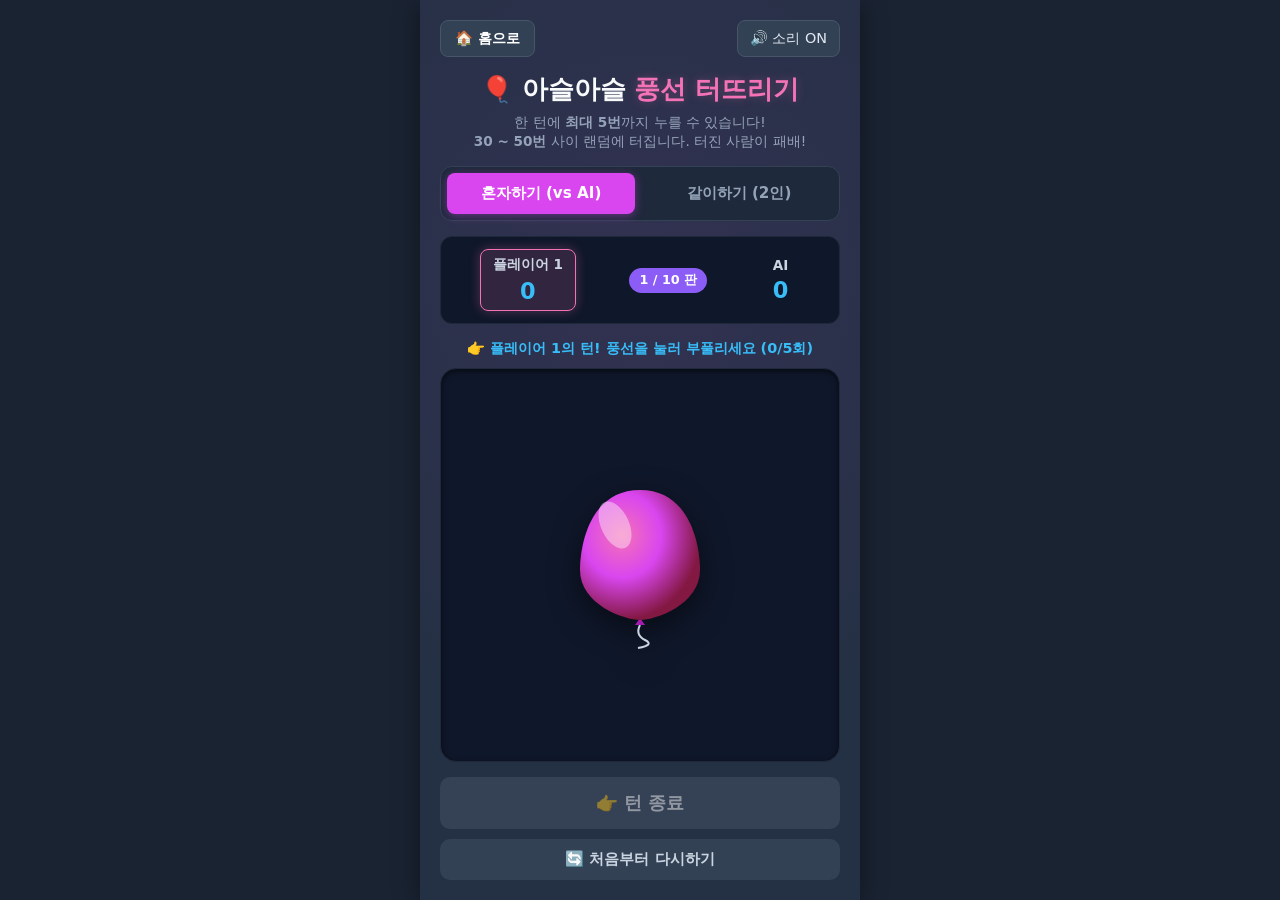
==== games/balloon_game.html @ 92d7cb5d "10초랑 풍선게임 추가" ====
<!DOCTYPE html>
<html lang="ko">
<head>
    <meta charset="UTF-8">
    <meta name="viewport" content="width=device-width, initial-scale=1.0">
    <title>🎈 아슬아슬 풍선 터뜨리기!</title>
    <style>
        * { box-sizing: border-box; margin: 0; padding: 0; font-family: 'Pretendard', -apple-system, BlinkMacSystemFont, system-ui, Roboto, sans-serif; user-select: none; }
        
        body { 
            background-color: #1a2332; 
            display: flex; 
            justify-content: center; 
            align-items: flex-start; 
            min-height: 100vh; 
            padding: 0; 
            color: #fff; 
            overflow-x: hidden;
        }
        
        .container { 
            background: #243044; 
            width: 100%; 
            max-width: 440px; 
            min-height: 100vh; 
            padding: 20px; 
            text-align: center; 
            box-shadow: 0 4px 25px rgba(0,0,0,0.4); 
            display: flex; 
            flex-direction: column; 
            position: relative;
            background-image: radial-gradient(circle at 50% 30%, rgba(217, 70, 239, 0.08), transparent 70%);
        }
        
        .header { 
            display: flex; 
            align-items: center; 
            justify-content: space-between; 
            margin-bottom: 15px; 
        }

        .home-btn { 
            text-decoration: none; 
            color: #ffffff; 
            font-weight: bold; 
            font-size: 0.9rem; 
            background: #334155; 
            padding: 8px 14px; 
            border-radius: 8px; 
            display: inline-flex; 
            align-items: center; 
            gap: 6px; 
            transition: 0.2s; 
            border: 1px solid #475569; 
        }
        .home-btn:hover { background: #475569; }

        .sound-btn {
            background: #334155;
            color: #e2e8f0;
            border: 1px solid #475569;
            padding: 8px 12px;
            border-radius: 8px;
            cursor: pointer;
            font-size: 0.9rem;
            transition: 0.2s;
        }
        .sound-btn:hover { background: #475569; }

        h1 { font-size: 1.6rem; color: #f8fafc; margin-bottom: 6px; font-weight: 800; }
        .pink-accent { color: #f472b6; text-shadow: 0 0 10px rgba(244, 114, 182, 0.3); }

        .description { font-size: 0.85rem; color: #94a3b8; margin-bottom: 15px; line-height: 1.4; }

        .mode-selector {
            display: flex;
            gap: 10px;
            margin-bottom: 15px;
            background: #1e293b;
            padding: 6px;
            border-radius: 12px;
            border: 1px solid #334155;
        }

        .mode-btn {
            flex: 1;
            padding: 10px;
            font-size: 0.95rem;
            font-weight: bold;
            border: none;
            border-radius: 8px;
            background: transparent;
            color: #94a3b8;
            cursor: pointer;
            transition: all 0.2s;
        }

        .mode-btn.active {
            background: #d946ef;
            color: #ffffff;
            box-shadow: 0 2px 10px rgba(217, 70, 239, 0.4);
        }

        .scoreboard {
            background: #0f172a;
            border-radius: 12px;
            padding: 12px;
            margin-bottom: 15px;
            border: 1px solid #1e293b;
            display: flex;
            justify-content: space-around;
            align-items: center;
        }

        .player-card {
            display: flex;
            flex-direction: column;
            gap: 4px;
            padding: 6px 12px;
            border-radius: 8px;
            transition: all 0.3s ease;
        }

        .player-card.turn {
            background: rgba(244, 114, 182, 0.15);
            border: 1px solid #f472b6;
            box-shadow: 0 0 12px rgba(244, 114, 182, 0.3);
        }

        .player-name { font-size: 0.85rem; color: #cbd5e1; font-weight: 600; }
        .player-score { font-size: 1.4rem; font-weight: 800; color: #38bdf8; }

        .round-tag {
            background: #8b5cf6;
            color: white;
            font-size: 0.8rem;
            font-weight: bold;
            padding: 4px 10px;
            border-radius: 20px;
        }

        .stage {
            flex: 1;
            min-height: 300px;
            background: #0f172a;
            border-radius: 16px;
            border: 1px solid #1e293b;
            display: flex;
            flex-direction: column;
            align-items: center;
            justify-content: center;
            position: relative;
            overflow: hidden;
            box-shadow: inset 0 2px 6px rgba(0,0,0,0.6);
            margin-bottom: 15px;
        }

        #particleCanvas {
            position: absolute;
            top: 0;
            left: 0;
            width: 100%;
            height: 100%;
            pointer-events: none;
            z-index: 10;
        }

        .balloon-container {
            position: relative;
            cursor: pointer;
            display: flex;
            justify-content: center;
            align-items: center;
            transition: transform 0.15s cubic-bezier(0.175, 0.885, 0.32, 1.275);
        }

        .balloon-container:active {
            transform: scale(0.96);
        }

        .balloon-container.disabled {
            cursor: not-allowed;
            opacity: 0.8;
        }

        .balloon-svg {
            filter: drop-shadow(0 10px 15px rgba(0,0,0,0.5));
            transition: filter 0.3s ease;
        }

        .controls {
            display: flex;
            flex-direction: column;
            gap: 10px;
        }

        .btn { 
            width: 100%; 
            padding: 14px; 
            font-size: 1.1rem; 
            font-weight: bold; 
            border: none; 
            border-radius: 10px; 
            cursor: pointer; 
            transition: all 0.2s ease; 
            color: white; 
            display: flex;
            align-items: center;
            justify-content: center;
            gap: 8px;
        }

        .btn-turn { 
            background: linear-gradient(135deg, #e11d48, #be123c); 
            box-shadow: 0 4px 12px rgba(225, 29, 72, 0.3);
        }
        .btn-turn:hover:not(:disabled) { 
            background: linear-gradient(135deg, #f43f5e, #e11d48); 
            transform: translateY(-1px);
        }
        .btn-turn:disabled {
            background: #475569;
            opacity: 0.5;
            cursor: not-allowed;
            box-shadow: none;
        }

        .btn-restart {
            background: #334155;
            color: #cbd5e1;
            font-size: 0.95rem;
            padding: 10px;
        }
        .btn-restart:hover { background: #475569; color: #fff; }

        .status-msg {
            font-size: 0.9rem;
            color: #38bdf8;
            min-height: 24px;
            margin-bottom: 5px;
            font-weight: 600;
        }

        .status-msg.warning {
            color: #fbbf24;
        }

        .modal-overlay {
            position: absolute;
            top: 0; left: 0; right: 0; bottom: 0;
            background: rgba(15, 23, 42, 0.85);
            backdrop-filter: blur(8px);
            display: flex;
            justify-content: center;
            align-items: center;
            z-index: 100;
            opacity: 0;
            pointer-events: none;
            transition: opacity 0.3s ease;
            border-radius: 20px;
        }

        .modal-overlay.active {
            opacity: 1;
            pointer-events: auto;
        }

        .modal-card {
            background: #243044;
            border: 2px solid #d946ef;
            padding: 25px;
            border-radius: 16px;
            width: 85%;
            max-width: 340px;
            text-align: center;
            box-shadow: 0 10px 30px rgba(217, 70, 239, 0.3);
            transform: scale(0.9);
            transition: transform 0.3s ease;
        }

        .modal-overlay.active .modal-card {
            transform: scale(1);
        }

        .modal-title { font-size: 1.5rem; color: #f8fafc; margin-bottom: 10px; font-weight: 800; }
        .modal-body { font-size: 1rem; color: #cbd5e1; margin-bottom: 20px; line-height: 1.5; }
        .modal-btn {
            background: linear-gradient(135deg, #d946ef, #a855f7);
            color: white;
            font-weight: bold;
            padding: 12px;
            border-radius: 8px;
            border: none;
            width: 100%;
            font-size: 1rem;
            cursor: pointer;
            box-shadow: 0 4px 12px rgba(217, 70, 239, 0.4);
        }
        .modal-btn:hover { background: linear-gradient(135deg, #e879f9, #c084fc); }

        @keyframes popShake {
            0% { transform: scale(var(--bg-scale)) translate(0, 0) rotate(0deg); }
            20% { transform: scale(var(--bg-scale)) translate(-4px, 2px) rotate(-2deg); }
            40% { transform: scale(var(--bg-scale)) translate(4px, -2px) rotate(2deg); }
            60% { transform: scale(var(--bg-scale)) translate(-3px, -2px) rotate(-1deg); }
            80% { transform: scale(var(--bg-scale)) translate(3px, 2px) rotate(1deg); }
            100% { transform: scale(var(--bg-scale)) translate(0, 0) rotate(0deg); }
        }

        .shaking {
            animation: popShake 0.15s ease-in-out infinite;
        }
    </style>
</head>
<body>

<div class="container">
    <div class="header">
        <a href="../index.html" class="home-btn">🏠 홈으로</a>
        <button class="sound-btn" id="soundBtn">🔊 소리 ON</button>
    </div>

    <h1>🎈 아슬아슬 <span class="pink-accent">풍선 터뜨리기</span></h1>
    <p class="description">한 턴에 <b>최대 5번</b>까지 누를 수 있습니다!<br><b>30 ~ 50번</b> 사이 랜덤에 터집니다. 터진 사람이 패배!</p>

    <div class="mode-selector">
        <button class="mode-btn active" id="btnSingle">혼자하기 (vs AI)</button>
        <button class="mode-btn" id="btnMulti">같이하기 (2인)</button>
    </div>

    <div class="scoreboard">
        <div class="player-card turn" id="p1Card">
            <span class="player-name" id="p1Name">플레이어 1</span>
            <span class="player-score" id="p1Score">0</span>
        </div>
        <div class="round-tag" id="roundTag">1 / 10 판</div>
        <div class="player-card" id="p2Card">
            <span class="player-name" id="p2Name">AI</span>
            <span class="player-score" id="p2Score">0</span>
        </div>
    </div>

    <div class="status-msg" id="statusMsg">나의 턴! 풍선을 눌러 부풀리세요 (1~5회 가능)</div>

    <div class="stage" id="stage">
        <canvas id="particleCanvas"></canvas>
        <div class="balloon-container" id="balloonBtn">
            <svg class="balloon-svg" id="balloonSvg" width="140" height="170" viewBox="0 0 140 170">
                <defs>
                    <radialGradient id="balloonGrad" cx="35%" cy="35%" r="65%">
                        <stop offset="0%" stop-color="#f472b6" />
                        <stop offset="50%" stop-color="#d946ef" />
                        <stop offset="100%" stop-color="#831843" />
                    </radialGradient>
                    <radialGradient id="popGrad" cx="35%" cy="35%" r="65%">
                        <stop offset="0%" stop-color="#fca5a5" />
                        <stop offset="50%" stop-color="#ef4444" />
                        <stop offset="100%" stop-color="#7f1d1d" />
                    </radialGradient>
                </defs>
                <path d="M70,145 Q65,155 75,160 T68,168" stroke="#cbd5e1" stroke-width="2" fill="none" id="rope"/>
                <polygon points="65,145 75,145 70,138" fill="#a21caf" id="knot"/>
                <path id="balloonBody" d="M 70,10 C 20,10 10,65 10,90 C 10,125 55,140 70,140 C 85,140 130,125 130,90 C 130,65 120,10 70,10 Z" fill="url(#balloonGrad)"/>
                <ellipse cx="45" cy="45" rx="14" ry="25" fill="rgba(255, 255, 255, 0.4)" transform="rotate(-25 45 45)" id="highlight"/>
            </svg>
        </div>
    </div>

    <div class="controls">
        <button class="btn btn-turn" id="btnEndTurn" disabled>
            <span>👉 턴 종료</span>
        </button>
        <button class="btn btn-restart" id="btnRestartGame">🔄 처음부터 다시하기</button>
    </div>

    <div class="modal-overlay" id="resultModal">
        <div class="modal-card">
            <div class="modal-title" id="modalTitle">🎉 라운드 종료!</div>
            <div class="modal-body" id="modalBody">내용이 들어갑니다.</div>
            <button class="modal-btn" id="modalBtn">다음 라운드</button>
        </div>
    </div>
</div>

<script>
class SoundEngine {
    constructor() {
        this.ctx = null;
        this.muted = false;
    }

    init() {
        if (!this.ctx) {
            const AudioCtx = window.AudioContext || window.webkitAudioContext;
            this.ctx = new AudioCtx();
        }
        if (this.ctx.state === 'suspended') {
            this.ctx.resume();
        }
    }

    playPumpSound(currentCount) {
        if (this.muted) return;
        this.init();
        
        const osc = this.ctx.createOscillator();
        const gain = this.ctx.createGain();
        
        const baseFreq = 220 + (currentCount * 8);
        osc.type = 'sine';
        osc.frequency.setValueAtTime(baseFreq, this.ctx.currentTime);
        osc.frequency.exponentialRampToValueAtTime(baseFreq * 1.5, this.ctx.currentTime + 0.08);

        gain.gain.setValueAtTime(0.3, this.ctx.currentTime);
        gain.gain.exponentialRampToValueAtTime(0.01, this.ctx.currentTime + 0.08);

        osc.connect(gain);
        gain.connect(this.ctx.destination);

        osc.start();
        osc.stop(this.ctx.currentTime + 0.08);
    }

    playPopSound() {
        if (this.muted) return;
        this.init();

        const bufferSize = this.ctx.sampleRate * 0.3;
        const buffer = this.ctx.createBuffer(1, bufferSize, this.ctx.sampleRate);
        const data = buffer.getChannelData(0);
        for (let i = 0; i < bufferSize; i++) {
            data[i] = Math.random() * 2 - 1;
        }

        const noise = this.ctx.createBufferSource();
        noise.buffer = buffer;

        const filter = this.ctx.createBiquadFilter();
        filter.type = 'lowpass';
        filter.frequency.setValueAtTime(800, this.ctx.currentTime);
        filter.frequency.exponentialRampToValueAtTime(50, this.ctx.currentTime + 0.3);

        const gain = this.ctx.createGain();
        gain.gain.setValueAtTime(1.0, this.ctx.currentTime);
        gain.gain.exponentialRampToValueAtTime(0.01, this.ctx.currentTime + 0.3);

        noise.connect(filter);
        filter.connect(gain);
        gain.connect(this.ctx.destination);

        noise.start();
        noise.stop(this.ctx.currentTime + 0.3);
    }
}

const audio = new SoundEngine();

const canvas = document.getElementById('particleCanvas');
const ctx = canvas.getContext('2d');
let particles = [];

function resizeCanvas() {
    canvas.width = canvas.offsetWidth;
    canvas.height = canvas.offsetHeight;
}
window.addEventListener('resize', resizeCanvas);
resizeCanvas();

class Particle {
    constructor(x, y) {
        this.x = x;
        this.y = y;
        this.angle = Math.random() * Math.PI * 2;
        this.speed = Math.random() * 8 + 2;
        this.vx = Math.cos(this.angle) * this.speed;
        this.vy = Math.sin(this.angle) * this.speed;
        this.radius = Math.random() * 5 + 3;
        const colors = ['#ef4444', '#dc2626', '#b91c1c', '#f472b6', '#7f1d1d'];
        this.color = colors[Math.floor(Math.random() * colors.length)];
        this.alpha = 1;
        this.decay = Math.random() * 0.03 + 0.015;
    }

    update() {
        this.x += this.vx;
        this.y += this.vy;
        this.vy += 0.15;
        this.alpha -= this.decay;
    }

    draw() {
        ctx.save();
        ctx.globalAlpha = Math.max(this.alpha, 0);
        ctx.beginPath();
        ctx.arc(this.x, this.y, this.radius, 0, Math.PI * 2);
        ctx.fillStyle = this.color;
        ctx.fill();
        ctx.restore();
    }
}

function triggerPopParticles(centerX, centerY) {
    particles = [];
    for (let i = 0; i < 60; i++) {
        particles.push(new Particle(centerX, centerY));
    }
}

function animateParticles() {
    ctx.clearRect(0, 0, canvas.width, canvas.height);
    particles.forEach((p, index) => {
        p.update();
        p.draw();
        if (p.alpha <= 0) {
            particles.splice(index, 1);
        }
    });
    requestAnimationFrame(animateParticles);
}
animateParticles();

let mode = 'single';
let currentRound = 1;
const maxRounds = 10;
const MAX_TURNS_PER_PUMP = 5;

let p1Score = 0;
let p2Score = 0;

let activePlayer = 1;
let totalPumps = 0;
let turnPumps = 0;
let popThreshold = 0;
let isGameOver = false;
let isAiThinking = false;

const btnSingle = document.getElementById('btnSingle');
const btnMulti = document.getElementById('btnMulti');
const p1NameEl = document.getElementById('p1Name');
const p2NameEl = document.getElementById('p2Name');
const p1ScoreEl = document.getElementById('p1Score');
const p2ScoreEl = document.getElementById('p2Score');
const p1Card = document.getElementById('p1Card');
const p2Card = document.getElementById('p2Card');
const roundTag = document.getElementById('roundTag');
const statusMsg = document.getElementById('statusMsg');

const balloonBtn = document.getElementById('balloonBtn');
const balloonSvg = document.getElementById('balloonSvg');
const balloonBody = document.getElementById('balloonBody');

const btnEndTurn = document.getElementById('btnEndTurn');
const btnRestartGame = document.getElementById('btnRestartGame');
const soundBtn = document.getElementById('soundBtn');

const resultModal = document.getElementById('resultModal');
const modalTitle = document.getElementById('modalTitle');
const modalBody = document.getElementById('modalBody');
const modalBtn = document.getElementById('modalBtn');

function startRound() {
    totalPumps = 0;
    turnPumps = 0;
    isGameOver = false;
    isAiThinking = false;
    
    popThreshold = Math.floor(Math.random() * 21) + 30; 
    
    updateUI();
    resetBalloonVisual();
}

function resetBalloonVisual() {
    balloonBody.setAttribute('fill', 'url(#balloonGrad)');
    balloonSvg.style.setProperty('--bg-scale', 1);
    balloonSvg.style.transform = 'scale(1)';
    balloonSvg.classList.remove('shaking');
    balloonBtn.classList.remove('disabled');
}

function updateUI() {
    p1ScoreEl.innerText = p1Score;
    p2ScoreEl.innerText = p2Score;
    roundTag.innerText = `${currentRound} / ${maxRounds} 판`;

    p1Card.classList.toggle('turn', activePlayer === 1);
    p2Card.classList.toggle('turn', activePlayer === 2);

    btnEndTurn.disabled = turnPumps < 1 || isGameOver || isAiThinking;

    if (turnPumps >= MAX_TURNS_PER_PUMP) {
        balloonBtn.classList.add('disabled');
    } else {
        balloonBtn.classList.remove('disabled');
    }

    if (isGameOver) return;

    const currentPlayerName = activePlayer === 1 ? '플레이어 1' : (mode === 'single' ? 'AI' : '플레이어 2');
    
    statusMsg.classList.remove('warning');
    if (mode === 'single' && activePlayer === 2) {
        statusMsg.innerText = `🤖 AI가 풍선을 조심스럽게 부푸는 중...`;
    } else if (turnPumps >= MAX_TURNS_PER_PUMP) {
        statusMsg.classList.add('warning');
        statusMsg.innerText = `⚠️ 턴당 최대 횟수(5회) 완료! '턴 종료'를 눌러주세요.`;
    } else {
        statusMsg.innerText = `👉 ${currentPlayerName}의 턴! 풍선을 눌러 부풀리세요 (${turnPumps}/5회)`;
    }
}

function pumpBalloon() {
    if (isGameOver || isAiThinking) return;
    if (mode === 'single' && activePlayer === 2) return;
    if (turnPumps >= MAX_TURNS_PER_PUMP) return;

    executePump();
}

function executePump() {
    totalPumps++;
    turnPumps++;

    audio.playPumpSound(totalPumps);

    const maxScale = 2.3;
    const progress = Math.min(totalPumps / 50, 1);
    const scale = 1 + (progress * (maxScale - 1));

    balloonSvg.style.setProperty('--bg-scale', scale);
    balloonSvg.style.transform = `scale(${scale})`;

    if (totalPumps >= popThreshold - 5) {
        balloonSvg.classList.add('shaking');
    }

    if (totalPumps >= popThreshold) {
        popBalloon();
    } else {
        updateUI();
    }
}

function popBalloon() {
    isGameOver = true;
    audio.playPopSound();

    balloonBody.setAttribute('fill', 'url(#popGrad)');
    balloonSvg.classList.remove('shaking');
    
    const rect = balloonBtn.getBoundingClientRect();
    const stageRect = document.getElementById('stage').getBoundingClientRect();
    const centerX = rect.left + rect.width / 2 - stageRect.left;
    const centerY = rect.top + rect.height / 2 - stageRect.top;
    
    triggerPopParticles(centerX, centerY);

    balloonSvg.style.transform = 'scale(0.2)';
    balloonSvg.style.opacity = '0.3';

    const loser = activePlayer;
    const winner = loser === 1 ? 2 : 1;

    if (winner === 1) p1Score++;
    else p2Score++;

    const loserName = loser === 1 ? '플레이어 1' : (mode === 'single' ? 'AI' : '플레이어 2');
    const winnerName = winner === 1 ? '플레이어 1' : (mode === 'single' ? 'AI' : '플레이어 2');

    statusMsg.innerText = `💥 펑! ${loserName}이(가) 풍선을 터뜨렸습니다!`;

    setTimeout(() => {
        showRoundResultModal(winnerName, loserName);
    }, 1200);
}

function endTurn() {
    if (isGameOver || turnPumps < 1) return;

    turnPumps = 0;
    activePlayer = activePlayer === 1 ? 2 : 1;
    
    updateUI();

    if (mode === 'single' && activePlayer === 2 && !isGameOver) {
        runAiTurn();
    }
}

function runAiTurn() {
    isAiThinking = true;
    btnEndTurn.disabled = true;

    let aiPumps = Math.floor(Math.random() * 4) + 1; // 1~4회
    
    if (totalPumps > 25 && Math.random() < 0.6) {
        aiPumps = Math.floor(Math.random() * 2) + 1;
    }

    let performed = 0;

    function stepAi() {
        if (isGameOver) {
            isAiThinking = false;
            return;
        }

        executePump();
        performed++;

        if (isGameOver) {
            isAiThinking = false;
            return;
        }

        if (performed < aiPumps && turnPumps < MAX_TURNS_PER_PUMP) {
            setTimeout(stepAi, 600 + Math.random() * 300);
        } else {
            setTimeout(() => {
                isAiThinking = false;
                endTurn();
            }, 500);
        }
    }

    setTimeout(stepAi, 700);
}

function showRoundResultModal(winnerName, loserName) {
    if (currentRound >= maxRounds) {
        modalTitle.innerText = "🏆 최종 게임 종료!";
        let finalWinner = "";
        if (p1Score > p2Score) finalWinner = "🎉 플레이어 1 최종 우승!";
        else if (p2Score > p1Score) finalWinner = `🎉 ${p2NameEl.innerText} 최종 우승!`;
        else finalWinner = "🤝 무승부입니다!";

        modalBody.innerHTML = `<b>최종 스코어</b><br>플레이어 1: ${p1Score}승 <br>${p2NameEl.innerText}: ${p2Score}승<br><br><b>${finalWinner}</b>`;
        modalBtn.innerText = "새 게임 시작";
        modalBtn.onclick = resetFullGame;
    } else {
        modalTitle.innerText = `💥 ${loserName} 패배!`;
        modalBody.innerHTML = `<b>${winnerName}</b>이(가) 승리를 가져갑니다!<br><br>현재 스코어: <b>${p1Score} vs ${p2Score}</b>`;
        modalBtn.innerText = "다음 라운드 시작";
        modalBtn.onclick = () => {
            currentRound++;
            balloonSvg.style.opacity = '1';
            resultModal.classList.remove('active');
            startRound();
        };
    }
    resultModal.classList.add('active');
}

function resetFullGame() {
    currentRound = 1;
    p1Score = 0;
    p2Score = 0;
    activePlayer = 1;
    balloonSvg.style.opacity = '1';
    resultModal.classList.remove('active');
    startRound();
}

balloonBtn.addEventListener('click', () => {
    audio.init();
    pumpBalloon();
});

btnEndTurn.addEventListener('click', endTurn);

btnRestartGame.addEventListener('click', () => {
    if (confirm("정말로 처음부터 다시 시작하시겠습니까?")) {
        resetFullGame();
    }
});

btnSingle.addEventListener('click', () => {
    if (mode === 'single') return;
    mode = 'single';
    btnSingle.classList.add('active');
    btnMulti.classList.remove('active');
    p2NameEl.innerText = "AI";
    resetFullGame();
});

btnMulti.addEventListener('click', () => {
    if (mode === 'multi') return;
    mode = 'multi';
    btnMulti.classList.add('active');
    btnSingle.classList.remove('active');
    p2NameEl.innerText = "플레이어 2";
    resetFullGame();
});

soundBtn.addEventListener('click', () => {
    audio.muted = !audio.muted;
    soundBtn.innerText = audio.muted ? "🔇 소리 OFF" : "🔊 소리 ON";
});

window.onload = () => {
    startRound();
};
</script>
</body>
</html>
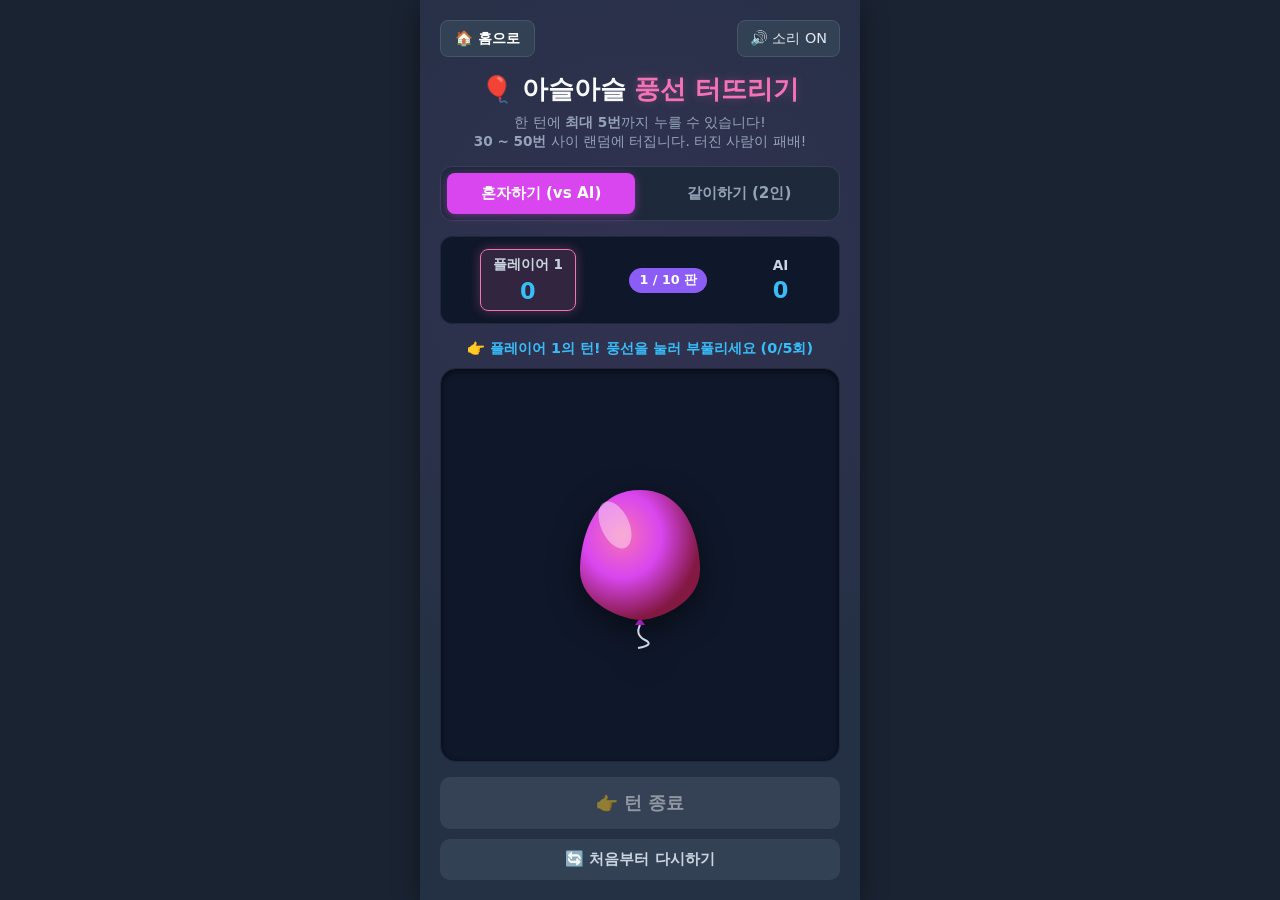
==== commit 5db2da5a: "혼자 하기 할때 2라운드 시작 안하는 버그 수정" ====
--- a/games/balloon_game.html
+++ b/games/balloon_game.html
@@ -568,6 +568,11 @@
     
     updateUI();
     resetBalloonVisual();
+
+    // 라운드 시작 시 AI 턴이면 자동으로 AI 작동하도록 수정
+    if (mode === 'single' && activePlayer === 2) {
+        runAiTurn();
+    }
 }
 
 function resetBalloonVisual() {
